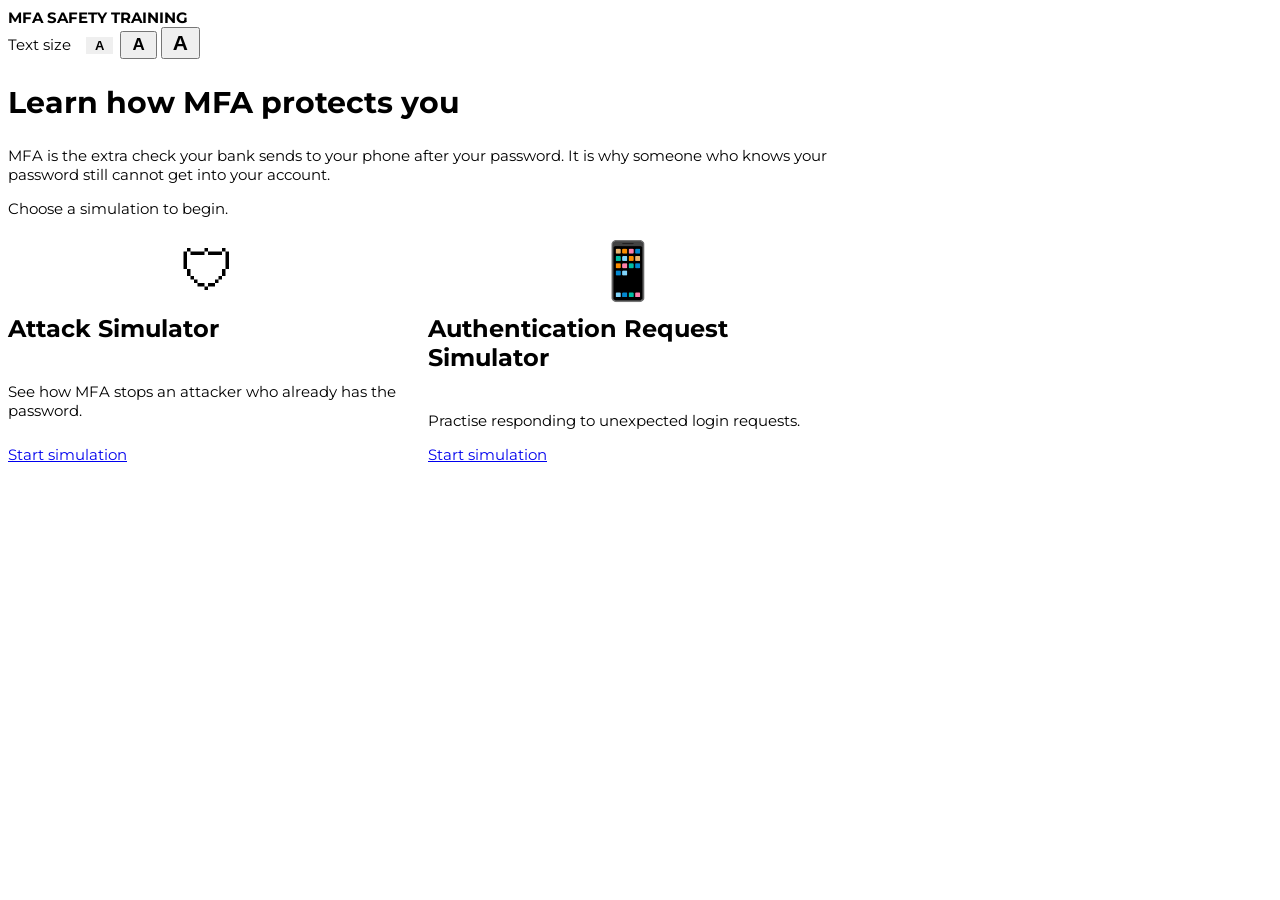
==== index.html @ 94b2c4c2 "rename homepage to index" ====
<!DOCTYPE html>
<html lang="en">
  <head>
    <meta charset="UTF-8">
    <meta name="viewport" content="width=device-width, initial-scale=1.0">
    <meta http-equiv="X-UA-Compatible" content="ie=edge">
    <title>MFA Safety Training</title>
    <link rel="stylesheet" href="w3.css">
    <link rel="stylesheet" href="style.css">
  </head>
  <body class="w3-light-grey">
    <div class="w3-bar w3-black w3-card">
      <span class="w3-bar-item w3-wide"><b>MFA SAFETY TRAINING</b></span>

      <div class="w3-bar-item w3-right text-size">
        <span>Text size</span>
        <button type="button" class="w3-button w3-white" data-text-scale="1"
                aria-pressed="true" aria-label="Normal text">A</button>
        <button type="button" class="w3-button w3-white" data-text-scale="1.25"
                aria-pressed="false" aria-label="Large text">A</button>
        <button type="button" class="w3-button w3-white" data-text-scale="1.5"
                aria-pressed="false" aria-label="Extra large text">A</button>
      </div>
    </div>

    <div class="w3-content w3-container w3-padding-32" style="max-width:820px">
      <h2><b>Learn how MFA protects you</b></h2>

      <p>
        MFA is the extra check your bank sends to your phone after your password. It is why
        someone who knows your password still cannot get into your account.
      </p>

      <p>Choose a simulation to begin.</p>

      <div class="sim-cards">
        <div class="sim-card w3-card w3-white w3-padding-large">
          <p class="sim-icon" aria-hidden="true">&#128737;</p>

          <h3><b>Attack Simulator</b></h3>
          <p>See how MFA stops an attacker who already has the password.</p>

          <a class="w3-button w3-black w3-block" href="attack-info.html">
            Start simulation
          </a>
        </div>

        <div class="sim-card w3-card w3-white w3-padding-large">
          <p class="sim-icon" aria-hidden="true">&#128241;</p>

          <h3><b>Authentication Request Simulator</b></h3>
          <p>Practise responding to unexpected login requests.</p>

          <a class="w3-button w3-black w3-block" href="mfa-info.html">
            Start simulation
          </a>
        </div>
      </div>
    </div>

    <script src="accessibility.js"></script>
  </body>
</html>
---- style.css ----
@font-face {
  font-family: "Montserrat";
  font-style: normal;
  font-weight: 400 700;
  font-display: swap;
  src: url(montserrat-latin.woff2) format("woff2");
}

body, h1, h2, h3, h4, h5, h6 {
  font-family: "Montserrat", sans-serif;
}

.laptop,
.smartphone {
  box-sizing: content-box;
}

.sim-cards {
  display: flex;
  gap: 20px;
  flex-wrap: wrap;
  margin-top: 24px;
}

.sim-card {
  display: flex;
  flex-direction: column;
  flex: 1 1 280px;
}

.sim-card h3 {
  margin-top: 0;
}

.sim-card .w3-button {
  margin-top: auto;
}

.sim-icon {
  margin: 0 0 16px;
  font-size: 56px;
  line-height: 1;
  text-align: center;
}

.tutorial-steps {
  padding-left: 20px;
}

.tutorial-steps li {
  margin-bottom: 12px;
}

.leaked-creds {
  display: flex;
  gap: 40px;
  flex-wrap: wrap;
}

.leaked-creds dd {
  margin: 2px 0 0;
  font-weight: bold;
}

.browser {
  display: flex;
  flex-direction: column;
  height: 100%;
  font-family: system-ui, -apple-system, "Segoe UI", sans-serif;
  font-size: calc(28px * var(--text-scale));
}

.browser-bar {
  display: flex;
  align-items: center;
  gap: 16px;
  padding: 0 32px;
  height: 84px;
  background-color: #e4e7ec;
}

.browser-bar .dot {
  width: 24px;
  height: 24px;
  border-radius: 50%;
  background-color: #c2c7d0;
}

.browser-bar .url-bar {
  flex: 1;
  margin-left: 24px;
  padding: 14px 28px;
  font-size: .857em;
  color: #5f6368;
  background-color: white;
  border-radius: 999px;
}

.browser-page {
  flex: 1;
  overflow-y: auto;
  background-color: #f2f5f9;
}

.bank-header {
  padding: 28px 56px;
  font-size: 1.214em;
  font-weight: 700;
  letter-spacing: .02em;
  color: white;
  background-color: #0a4d8c;
}

.login-card {
  box-sizing: border-box;
  width: 22.86em;
  max-width: 100%;
  margin: 32px auto;
  padding: 40px;
  background-color: white;
  border-radius: 12px;
  box-shadow: 0 4px 20px rgba(0, 0, 0, .1);
}

.login-card h1 {
  margin: 0 0 28px;
  font-family: inherit;
  font-size: 1.429em;
  font-weight: bold;
}

.login-card label {
  display: block;
  margin-bottom: 10px;
  font-size: .857em;
  color: #5a6472;
}

.login-card input {
  box-sizing: border-box;
  width: 100%;
  margin-bottom: 24px;
  padding: 16px 20px;
  font: inherit;
  border: 2px solid #cfd5df;
  border-radius: 8px;
}

.login-card input:focus {
  border-color: #0a4d8c;
}

.login-card button {
  width: 100%;
  padding: 18px;
  font: inherit;
  cursor: pointer;
  color: white;
  background-color: #0a4d8c;
  border: none;
  border-radius: 8px;
}

.login-card button:hover {
  background-color: #0c5ca6;
}

.login-card .fine-print {
  margin: 20px 0 0;
  font-size: .786em;
  text-align: center;
  color: #0a4d8c;
}

[hidden] {
  display: none !important;
}

:focus-visible {
  outline: 3px solid #0a4d8c;
  outline-offset: 2px;
}

.laptop :focus-visible {
  outline-width: 5px;
}

.form-error {
  margin: 24px 0 0;
  color: #a3341f;
}

.attack-extra {
  margin-top: 32px;
  padding-top: 28px;
  border-top: 2px solid #cfd5df;
}

.account-owner {
  margin: 0;
  font-size: .786em;
  color: #5a6472;
}

.account-number {
  margin: 0 0 24px;
  font-size: .857em;
  color: #5a6472;
}

.account-balance {
  margin: 0 0 32px;
  font-size: 2em;
  font-weight: bold;
}

.account-actions {
  display: flex;
  gap: 16px;
}

.account-actions button {
  flex: 1;
  padding: 18px;
  font: inherit;
  cursor: pointer;
  color: white;
  background-color: #0a4d8c;
  border: none;
  border-radius: 8px;
}

.account-actions button:hover {
  background-color: #0c5ca6;
}

.account-done {
  margin: 24px 0 0;
  color: #a3341f;
}

.form-note {
  margin: 0 0 32px;
  color: #5a6472;
}

.wait-status {
  margin: 0 0 28px;
  color: #5a6472;
}

.match-number {
  padding: 20px;
  text-align: center;
  border: 2px solid #cfd5df;
}

.match-label {
  margin: 0;
  font-size: .714em;
  letter-spacing: .06em;
  text-transform: uppercase;
  color: #5a6472;
}

.match-value {
  margin: 8px 0 0;
  font-size: 2em;
  font-weight: bold;
}

.phone {
  display: flex;
  flex-direction: column;
  height: 100%;
  font-family: system-ui, -apple-system, "Segoe UI", sans-serif;
  font-size: 20px;
}

.phone-status {
  display: flex;
  justify-content: space-between;
  padding: 10px 18px;
  font-size: .8em;
  color: #5a6472;
}

.phone-screen {
  display: flex;
  flex-direction: column;
  flex: 1;
}

.phone-idle {
  display: flex;
  flex-direction: column;
  align-items: center;
  justify-content: center;
  flex: 1;
  color: #5a6472;
}

.phone-idle p {
  margin: 0;
}

.phone-idle .phone-clock {
  margin-bottom: 6px;
  font-size: 2.8em;
  font-weight: 200;
  color: #3a4250;
}

.phone-sms {
  display: flex;
  flex-direction: column;
  flex: 1;
}

.sms-header {
  padding: 14px 18px;
  font-weight: 700;
  text-align: center;
  border-bottom: 1px solid #dfe3ea;
}

.sms-thread {
  flex: 1;
  padding: 16px;
  background-color: #f4f5f7;
}

.sms-bubble {
  padding: 14px 16px;
  background-color: white;
  border-radius: 18px;
  box-shadow: 0 1px 3px rgba(0, 0, 0, .12);
}

.sms-bubble p {
  margin: 0;
  line-height: 1.4;
}

.sms-bubble #sms-code {
  font-weight: 700;
  letter-spacing: .08em;
}

.sms-time {
  display: block;
  margin-top: 8px;
  font-size: .75em;
  color: #5a6472;
}

.phone-footnote {
  margin: 20px 0 0;
  padding: 0 4px;
  font-size: .75em;
  line-height: 1.4;
  text-align: center;
  color: #5a6472;
}

.phone-app,
.phone-push {
  display: flex;
  flex-direction: column;
  flex: 1;
  padding: 16px;
  overflow-y: auto;
  background-color: #f4f5f7;
}

.sms-thread {
  overflow-y: auto;
}

.app-card {
  padding: 16px;
  background-color: white;
  border-radius: 14px;
}

.app-name {
  margin: 0;
  font-size: .75em;
  color: #5a6472;
}

.app-code {
  margin: 8px 0 0;
  font-size: 2em;
  font-weight: bold;
  letter-spacing: .06em;
}

.app-countdown {
  height: 6px;
  margin-top: 12px;
  background-color: #dfe3ea;
}

.app-countdown span {
  display: block;
  height: 100%;
  background-color: #0a4d8c;
}

.app-note {
  margin: 10px 0 0;
  font-size: .75em;
  color: #5a6472;
}

.push-card {
  padding: 16px;
  background-color: white;
  border-radius: 14px;
}

.push-from {
  display: flex;
  justify-content: space-between;
  margin: 0;
  font-size: .75em;
  font-weight: bold;
}

.push-from span {
  font-weight: normal;
  color: #5a6472;
}

.push-title {
  margin: 10px 0 0;
  font-weight: bold;
}

.push-sub {
  margin: 4px 0 0;
  font-size: .8em;
  color: #5a6472;
}

.push-count {
  margin: 0 0 10px;
  padding: 6px 10px;
  font-size: .75em;
  font-weight: bold;
  text-align: center;
  color: #a3341f;
  background-color: #fdecea;
}

.number-choices {
  display: flex;
  gap: 8px;
  margin-top: 14px;
}

.number-choices button {
  flex: 1;
  min-height: 60px;
  font: inherit;
  font-size: 1.2em;
  font-weight: bold;
  cursor: pointer;
}

.push-facts {
  margin: 0;
  padding: 0;
  list-style: none;
  font-size: .75em;
}

.push-facts li {
  margin-bottom: 5px;
  padding: 5px 8px;
  background-color: #f2f4f8;
}

.push-facts .push-warn {
  color: #a3341f;
  background-color: #fdecea;
}

.push-actions {
  display: flex;
  gap: 8px;
  margin-top: 14px;
}

.push-actions button {
  flex: 1;
  min-height: 60px;
  padding: 14px 6px;
  font: inherit;
  font-size: .85em;
  cursor: pointer;
}

/* The two devices side by side */
.stage {
  display: flex;
  gap: 56px;
  justify-content: center;
  align-items: flex-start;
  flex-wrap: wrap;
  padding: 40px 24px;
}

.device {
  display: flex;
  flex-direction: column;
  gap: 10px;
}

.device-label {
  margin: 0;
}

.steps {
  display: flex;
  align-items: center;
  gap: 6px;
  margin: 0;
}

.step-bar {
  width: 30px;
  height: 5px;
  background-color: #c2c7d0;
}

.step-bar.on {
  background-color: #000;
}

.step-label {
  margin-left: 10px;
}

.outcome {
  max-width: calc(1414px * var(--laptop-scale));
  margin-top: 24px;
}

.remember {
  margin-top: 20px;
}

.remember .remember-label {
  margin: 0 0 6px;
  font-size: 13px;
}

.remember #outcome-lesson {
  margin: 0;
  font-weight: bold;
}

:root {
  --laptop-scale: .8;
  --phone-scale: calc(.8 * min(var(--text-scale), 1.25));
  --text-scale: 1;
}

body {
  font-size: calc(15px * var(--text-scale));
}

.w3-content h2 {
  font-size: calc(30px * var(--text-scale));
}

.w3-content h3,
.outcome h3 {
  font-size: calc(24px * var(--text-scale));
}

.w3-content .w3-button,
.outcome .w3-button {
  font-size: calc(15px * var(--text-scale));
}

.text-size {
  padding: 0;
}

.text-size span {
  margin-right: 8px;
}

.text-size button {
  padding: 2px 10px;
  font-weight: bold;
}

.text-size button[data-text-scale="1"] {
  font-size: 13px;
}

.text-size button[data-text-scale="1.25"] {
  font-size: 17px;
}

.text-size button[data-text-scale="1.5"] {
  font-size: 21px;
}

.text-size button[aria-pressed="true"] {
  outline: 3px solid white;
  outline-offset: -3px;
}

.device-frame--laptop {
  width: calc(1414px * var(--laptop-scale));
  height: calc(904px * var(--laptop-scale));
}

.device-frame--phone {
  width: calc(392px * var(--phone-scale));
  height: calc(760px * var(--phone-scale) + 48px);
}

.phone-dock {
  position: fixed;
  right: 28px;
  bottom: 0;
  z-index: 20;
  width: calc(392px * var(--phone-scale));
  transform: translateY(calc(100% - 52px));
  transition: transform .35s ease;
}

.phone-dock.up {
  transform: translateY(0);
}

.phone-toggle {
  min-height: 52px;
  white-space: normal;
}

@media (prefers-reduced-motion: reduce) {
  .phone-dock {
    transition: none;
  }
}

/*
* From https://www.w3schools.com/HOWTO/howto_css_devices.asp
*/

/* The device with borders */
.smartphone {
  position: relative;
  width: 360px;
  height: 640px;
  margin: 0;
  border: 16px black solid;
  border-top-width: 60px;
  border-bottom-width: 60px;
  border-radius: 36px;
  -webkit-transform-origin: 0 0;
  transform-origin: 0 0;
  -webkit-transform: scale(var(--phone-scale));
  transform: scale(var(--phone-scale));
}

/* The horizontal line on the top of the device */
.smartphone:before {
  content: '';
  display: block;
  width: 60px;
  height: 5px;
  position: absolute;
  top: -30px;
  left: 50%;
  transform: translate(-50%, -50%);
  background: #333;
  border-radius: 10px;
}

/* The circle on the bottom of the device */
.smartphone:after {
  content: '';
  display: block;
  width: 35px;
  height: 35px;
  position: absolute;
  left: 50%;
  bottom: -65px;
  transform: translate(-50%, -50%);
  background: #333;
  border-radius: 50%;
}

/* The screen (or content) of the device */
.smartphone .content {
  width: 360px;
  height: 640px;
  background: white;
}

/* The laptop with borders */
.laptop {
  -webkit-transform-origin: 0 0;
  transform-origin: 0 0;
  -webkit-transform: scale(var(--laptop-scale));
  transform: scale(var(--laptop-scale));
  position: relative;
  width: 1366px;
  height: 800px;
  border-radius: 6px;
  border-style: solid;
  border-color: black;
  border-width: 24px 24px 80px;
  background-color: black;
}

/* The screen (or content) of the device */
.laptop .content {
  width: 1366px;
  height: 800px;
  overflow: hidden;
  border: none;
  background-color: white;
}

/*
* End of code from https://www.w3schools.com/HOWTO/howto_css_devices.asp
*/
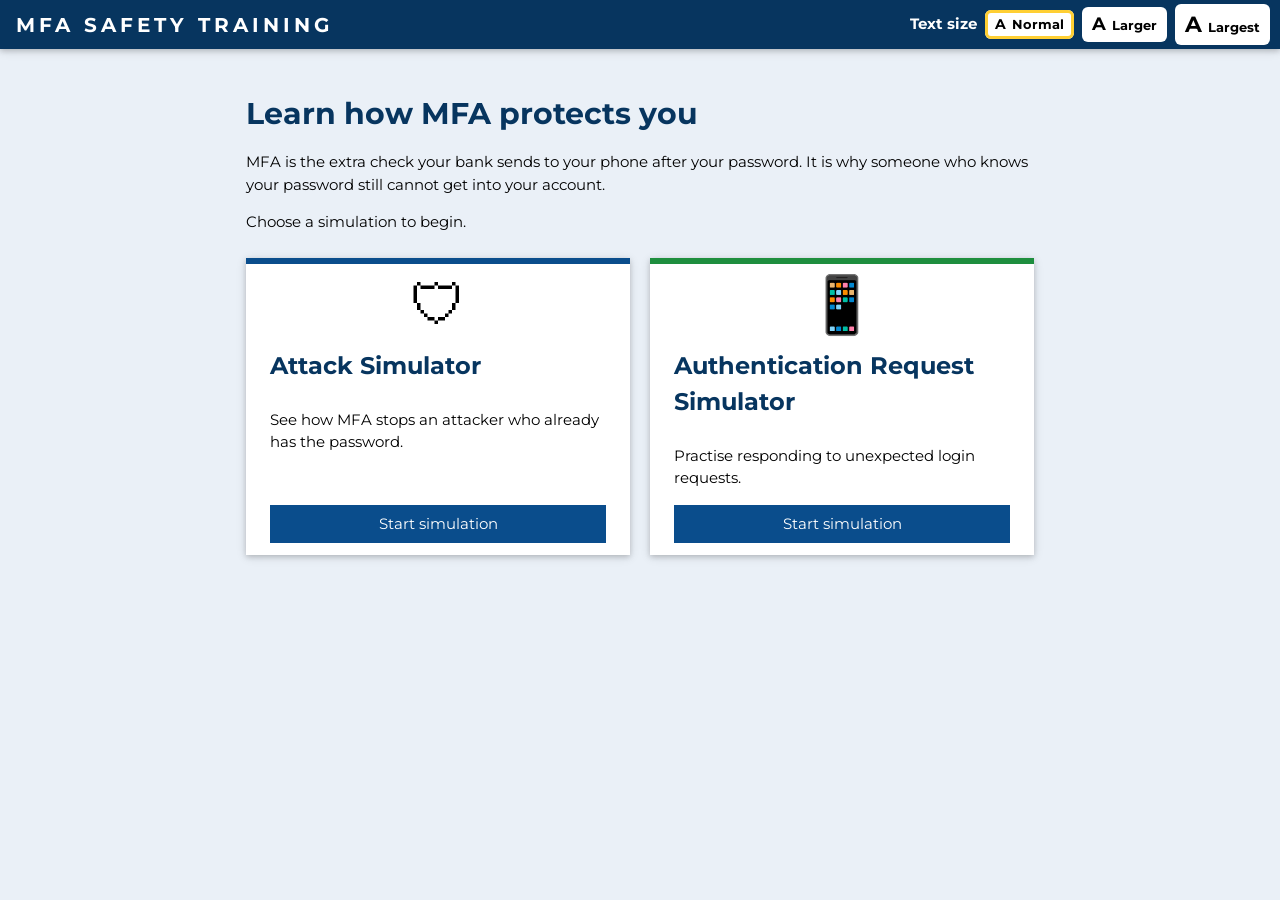
==== commit a562c0c9: "rework the auth request sim and clarify the text size control The attacker device is gone. The user " ====
--- a/index.html
+++ b/index.html
@@ -13,13 +13,22 @@
       <span class="w3-bar-item w3-wide"><b>MFA SAFETY TRAINING</b></span>
 
       <div class="w3-bar-item w3-right text-size">
-        <span>Text size</span>
+        <span class="text-size-label">Text size</span>
         <button type="button" class="w3-button w3-white" data-text-scale="1"
-                aria-pressed="true" aria-label="Normal text">A</button>
+                aria-pressed="true" aria-label="Normal text size">
+          <span class="text-size-letter" aria-hidden="true">A</span>
+          <span class="text-size-name">Normal</span>
+        </button>
         <button type="button" class="w3-button w3-white" data-text-scale="1.25"
-                aria-pressed="false" aria-label="Large text">A</button>
+                aria-pressed="false" aria-label="Larger text size">
+          <span class="text-size-letter" aria-hidden="true">A</span>
+          <span class="text-size-name">Larger</span>
+        </button>
         <button type="button" class="w3-button w3-white" data-text-scale="1.5"
-                aria-pressed="false" aria-label="Extra large text">A</button>
+                aria-pressed="false" aria-label="Largest text size">
+          <span class="text-size-letter" aria-hidden="true">A</span>
+          <span class="text-size-name">Largest</span>
+        </button>
       </div>
     </div>
 
--- a/style.css
+++ b/style.css
@@ -26,6 +26,11 @@
   display: flex;
   flex-direction: column;
   flex: 1 1 280px;
+  border-top: 6px solid var(--accent);
+}
+
+.sim-card:nth-child(2) {
+  border-top-color: var(--good);
 }
 
 .sim-card h3 {
@@ -49,6 +54,11 @@
 
 .tutorial-steps li {
   margin-bottom: 12px;
+}
+
+.tutorial-steps li::marker {
+  color: var(--accent);
+  font-weight: 700;
 }
 
 .leaked-creds {
@@ -536,7 +546,7 @@
 }
 
 .step-bar.on {
-  background-color: #000;
+  background-color: var(--accent);
 }
 
 .step-label {
@@ -566,10 +576,37 @@
   --laptop-scale: .8;
   --phone-scale: calc(.8 * min(var(--text-scale), 1.25));
   --text-scale: 1;
+  --ink: #15233a;
+  --accent: #0a4d8c;
+  --accent-dark: #07355f;
+  --good: #1e8e3e;
+  --bad: #c0392b;
+  --page: #eaf0f7;
 }
 
 body {
   font-size: calc(15px * var(--text-scale));
+  color: var(--ink);
+}
+
+body.w3-light-grey {
+  background-color: var(--page) !important;
+}
+
+.w3-leftbar.w3-border-black {
+  border-left-color: var(--accent) !important;
+}
+
+.w3-button.w3-black {
+  background-color: var(--accent) !important;
+}
+
+.w3-button.w3-black:hover {
+  background-color: var(--accent-dark) !important;
+}
+
+h2, h3 {
+  color: var(--accent-dark);
 }
 
 .w3-content h2 {
@@ -581,38 +618,65 @@
   font-size: calc(24px * var(--text-scale));
 }
 
+.outcome h3 {
+  color: inherit;
+}
+
 .w3-content .w3-button,
 .outcome .w3-button {
   font-size: calc(15px * var(--text-scale));
 }
 
-.text-size {
-  padding: 0;
-}
-
-.text-size span {
-  margin-right: 8px;
+.w3-bar.w3-black {
+  background-color: var(--accent-dark) !important;
+  display: flex;
+  align-items: center;
+  flex-wrap: wrap;
+}
+
+.w3-bar.w3-black .w3-bar-item:first-child {
+  font-size: calc(20px * var(--text-scale));
+}
+
+.w3-bar .text-size {
+  margin-left: auto;
+  display: flex;
+  align-items: center;
+  gap: 8px;
+  padding: 4px 10px;
+}
+
+.text-size-label {
+  font-weight: 700;
 }
 
 .text-size button {
-  padding: 2px 10px;
-  font-weight: bold;
-}
-
-.text-size button[data-text-scale="1"] {
+  display: flex;
+  align-items: baseline;
+  gap: 6px;
+  padding: 4px 10px;
+  font-weight: 700;
+  border-radius: 6px;
+}
+
+.text-size-name {
   font-size: 13px;
 }
 
-.text-size button[data-text-scale="1.25"] {
-  font-size: 17px;
-}
-
-.text-size button[data-text-scale="1.5"] {
-  font-size: 21px;
+.text-size button[data-text-scale="1"] .text-size-letter {
+  font-size: 14px;
+}
+
+.text-size button[data-text-scale="1.25"] .text-size-letter {
+  font-size: 18px;
+}
+
+.text-size button[data-text-scale="1.5"] .text-size-letter {
+  font-size: 22px;
 }
 
 .text-size button[aria-pressed="true"] {
-  outline: 3px solid white;
+  outline: 3px solid #ffcf33;
   outline-offset: -3px;
 }
 
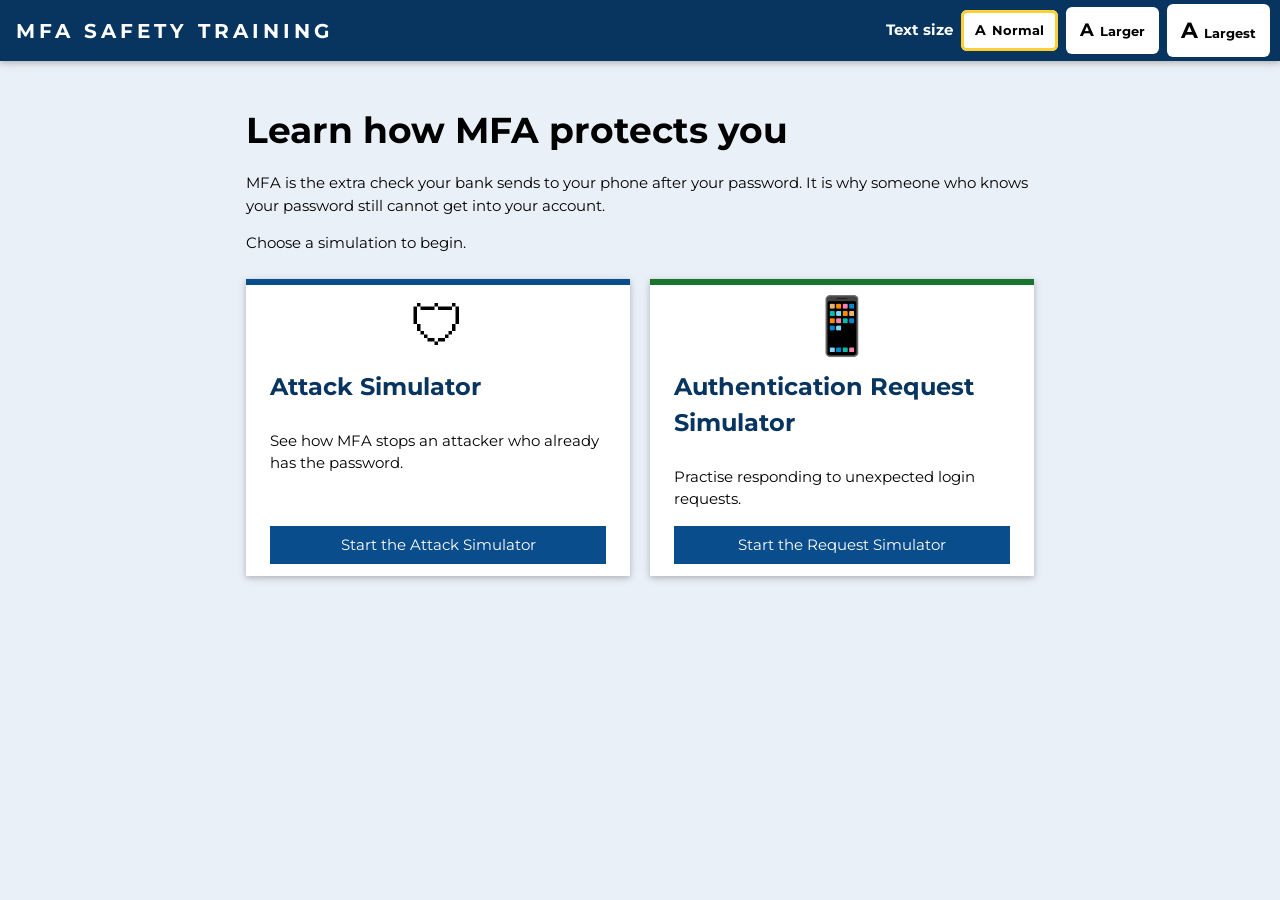
==== commit c12936ae: "accessibility pass, and teach the attack that actually works The keyboard hole: the phone dock is pa" ====
--- a/index.html
+++ b/index.html
@@ -7,9 +7,18 @@
     <title>MFA Safety Training</title>
     <link rel="stylesheet" href="w3.css">
     <link rel="stylesheet" href="style.css">
+    <meta name="description" content="Two hands-on simulators that show how multi-factor authentication stops someone who already has your password.">
+    <script>
+      try {
+        var saved = localStorage.getItem("mfa-text-scale");
+        if (saved) document.documentElement.style.setProperty("--text-scale", saved);
+      } catch (e) {}
+    </script>
   </head>
   <body class="w3-light-grey">
-    <div class="w3-bar w3-black w3-card">
+    <a class="skip-link" href="#main">Skip to the simulators</a>
+
+    <header class="w3-bar w3-black w3-card">
       <span class="w3-bar-item w3-wide"><b>MFA SAFETY TRAINING</b></span>
 
       <div class="w3-bar-item w3-right text-size">
@@ -30,10 +39,10 @@
           <span class="text-size-name">Largest</span>
         </button>
       </div>
-    </div>
+    </header>
 
-    <div class="w3-content w3-container w3-padding-32" style="max-width:820px">
-      <h2><b>Learn how MFA protects you</b></h2>
+    <main id="main" class="w3-content w3-container w3-padding-32" style="max-width:820px">
+      <h1><b>Learn how MFA protects you</b></h1>
 
       <p>
         MFA is the extra check your bank sends to your phone after your password. It is why
@@ -50,7 +59,7 @@
           <p>See how MFA stops an attacker who already has the password.</p>
 
           <a class="w3-button w3-black w3-block" href="attack-info.html">
-            Start simulation
+            Start the Attack Simulator
           </a>
         </div>
 
@@ -61,11 +70,12 @@
           <p>Practise responding to unexpected login requests.</p>
 
           <a class="w3-button w3-black w3-block" href="mfa-info.html">
-            Start simulation
+            Start the Request Simulator
           </a>
         </div>
       </div>
-    </div>
+
+    </main>
 
     <script src="accessibility.js"></script>
   </body>
--- a/style.css
+++ b/style.css
@@ -13,6 +13,35 @@
 .laptop,
 .smartphone {
   box-sizing: content-box;
+}
+
+.skip-link {
+  position: absolute;
+  left: -9999px;
+  top: 0;
+  z-index: 50;
+  padding: 12px 20px;
+  background: #fff;
+  color: var(--accent-dark);
+  font-weight: 700;
+}
+
+.skip-link:focus {
+  left: 0;
+}
+
+.picker-label {
+  margin: 24px 0 0;
+  font-size: calc(20px * var(--text-scale));
+}
+
+.mfa-picker button[aria-pressed="true"] {
+  box-shadow: inset 0 0 0 3px var(--accent-dark);
+}
+
+.mfa-picker button[aria-pressed="true"]::before {
+  content: "\2713\00a0";
+  font-weight: 700;
 }
 
 .sim-cards {
@@ -132,7 +161,8 @@
   box-shadow: 0 4px 20px rgba(0, 0, 0, .1);
 }
 
-.login-card h1 {
+.login-card h1,
+.login-card h2 {
   margin: 0 0 28px;
   font-family: inherit;
   font-size: 1.429em;
@@ -187,8 +217,9 @@
 }
 
 :focus-visible {
-  outline: 3px solid #0a4d8c;
+  outline: 3px solid var(--accent-dark);
   outline-offset: 2px;
+  box-shadow: 0 0 0 2px #fff;
 }
 
 .laptop :focus-visible {
@@ -574,12 +605,12 @@
 
 :root {
   --laptop-scale: .8;
-  --phone-scale: calc(.8 * min(var(--text-scale), 1.25));
+  --phone-scale: min(calc(.8 * var(--text-scale)), calc((100vw - 56px) / 392), calc((100vh - 110px) / 808));
   --text-scale: 1;
   --ink: #15233a;
   --accent: #0a4d8c;
   --accent-dark: #07355f;
-  --good: #1e8e3e;
+  --good: #19742f;
   --bad: #c0392b;
   --page: #eaf0f7;
 }
@@ -589,6 +620,10 @@
   color: var(--ink);
 }
 
+body:has(.phone-dock) {
+  padding-bottom: 64px;
+}
+
 body.w3-light-grey {
   background-color: var(--page) !important;
 }
@@ -654,7 +689,7 @@
   display: flex;
   align-items: baseline;
   gap: 6px;
-  padding: 4px 10px;
+  padding: 10px 14px;
   font-weight: 700;
   border-radius: 6px;
 }
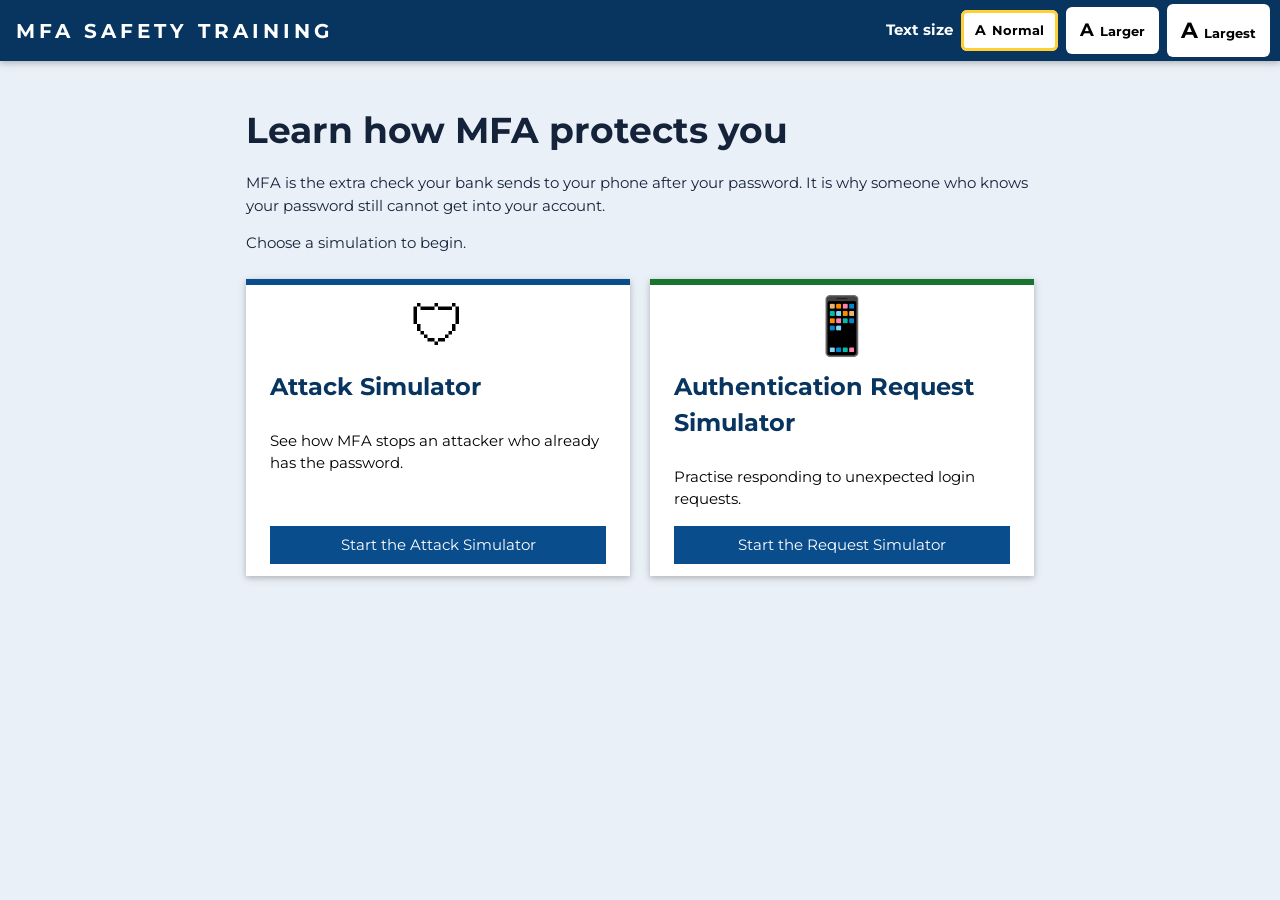
==== commit 02f691a8: "split the shared chrome out of the two simulators The two simulators grew on separate branches and w" ====
--- a/index.html
+++ b/index.html
@@ -3,42 +3,19 @@
   <head>
     <meta charset="UTF-8">
     <meta name="viewport" content="width=device-width, initial-scale=1.0">
-    <meta http-equiv="X-UA-Compatible" content="ie=edge">
     <title>MFA Safety Training</title>
     <link rel="stylesheet" href="w3.css">
-    <link rel="stylesheet" href="style.css">
+    <link rel="stylesheet" href="base.css">
     <meta name="description" content="Two hands-on simulators that show how multi-factor authentication stops someone who already has your password.">
-    <script>
-      try {
-        var saved = localStorage.getItem("mfa-text-scale");
-        if (saved) document.documentElement.style.setProperty("--text-scale", saved);
-      } catch (e) {}
-    </script>
+    <script src="accessibility.js"></script>
   </head>
-  <body class="w3-light-grey">
+  <body>
     <a class="skip-link" href="#main">Skip to the simulators</a>
 
     <header class="w3-bar w3-black w3-card">
       <span class="w3-bar-item w3-wide"><b>MFA SAFETY TRAINING</b></span>
 
-      <div class="w3-bar-item w3-right text-size">
-        <span class="text-size-label">Text size</span>
-        <button type="button" class="w3-button w3-white" data-text-scale="1"
-                aria-pressed="true" aria-label="Normal text size">
-          <span class="text-size-letter" aria-hidden="true">A</span>
-          <span class="text-size-name">Normal</span>
-        </button>
-        <button type="button" class="w3-button w3-white" data-text-scale="1.25"
-                aria-pressed="false" aria-label="Larger text size">
-          <span class="text-size-letter" aria-hidden="true">A</span>
-          <span class="text-size-name">Larger</span>
-        </button>
-        <button type="button" class="w3-button w3-white" data-text-scale="1.5"
-                aria-pressed="false" aria-label="Largest text size">
-          <span class="text-size-letter" aria-hidden="true">A</span>
-          <span class="text-size-name">Largest</span>
-        </button>
-      </div>
+      <div class="w3-bar-item w3-right text-size" data-text-size></div>
     </header>
 
     <main id="main" class="w3-content w3-container w3-padding-32" style="max-width:820px">
@@ -77,6 +54,5 @@
 
     </main>
 
-    <script src="accessibility.js"></script>
   </body>
 </html>
--- a/base.css
+++ b/base.css
@@ -0,0 +1,183 @@
+@font-face {
+  font-family: "Montserrat";
+  font-style: normal;
+  font-weight: 400 700;
+  font-display: swap;
+  src: url(montserrat-latin.woff2) format("woff2");
+}
+
+:root {
+  --text-scale: 1;
+  --ink: #15233a;
+  --accent: #0a4d8c;
+  --accent-dark: #07355f;
+  --surface: #ffffff;
+  --page: #eaf0f7;
+  --good: #19742f;
+  --bad: #c0392b;
+  --warn: #7a5f00;
+}
+
+body, h1, h2, h3, h4, h5, h6 {
+  font-family: "Montserrat", sans-serif;
+}
+
+body {
+  margin: 0;
+  font-size: calc(15px * var(--text-scale));
+  color: var(--ink);
+  background-color: var(--page);
+}
+
+[hidden],
+.hidden {
+  display: none !important;
+}
+
+:focus-visible {
+  outline: 3px solid var(--accent-dark);
+  outline-offset: 2px;
+  box-shadow: 0 0 0 2px #fff;
+}
+
+.skip-link {
+  position: absolute;
+  left: -9999px;
+  top: 0;
+  z-index: 50;
+  padding: 12px 20px;
+  background: var(--surface);
+  color: var(--accent-dark);
+  font-weight: 700;
+}
+
+.skip-link:focus {
+  left: 0;
+}
+
+.w3-bar.w3-black {
+  background-color: var(--accent-dark) !important;
+  display: flex;
+  align-items: center;
+  flex-wrap: wrap;
+}
+
+.w3-bar.w3-black .w3-bar-item:first-child {
+  font-size: calc(20px * var(--text-scale));
+}
+
+.w3-bar .text-size {
+  margin-left: auto;
+  display: flex;
+  align-items: center;
+  gap: 8px;
+  padding: 4px 10px;
+}
+
+.text-size-label {
+  font-weight: 700;
+}
+
+.text-size button {
+  display: flex;
+  align-items: baseline;
+  gap: 6px;
+  padding: 10px 14px;
+  font-weight: 700;
+  border-radius: 6px;
+}
+
+.text-size-name {
+  font-size: 13px;
+}
+
+.text-size button[data-text-scale="1"] .text-size-letter {
+  font-size: 14px;
+}
+
+.text-size button[data-text-scale="1.25"] .text-size-letter {
+  font-size: 18px;
+}
+
+.text-size button[data-text-scale="1.5"] .text-size-letter {
+  font-size: 22px;
+}
+
+.text-size button[aria-pressed="true"] {
+  outline: 3px solid #ffcf33;
+  outline-offset: -3px;
+}
+
+h2, h3 {
+  color: var(--accent-dark);
+}
+
+.w3-content h2 {
+  font-size: calc(30px * var(--text-scale));
+}
+
+.w3-content h3 {
+  font-size: calc(24px * var(--text-scale));
+}
+
+.w3-content .w3-button {
+  font-size: calc(15px * var(--text-scale));
+}
+
+.w3-button.w3-black {
+  background-color: var(--accent) !important;
+}
+
+.w3-button.w3-black:hover {
+  background-color: var(--accent-dark) !important;
+}
+
+.w3-leftbar.w3-border-black {
+  border-left-color: var(--accent) !important;
+}
+
+.sim-cards {
+  display: flex;
+  gap: 20px;
+  flex-wrap: wrap;
+  margin-top: 24px;
+}
+
+.sim-card {
+  display: flex;
+  flex-direction: column;
+  flex: 1 1 280px;
+  border-top: 6px solid var(--accent);
+}
+
+.sim-card:nth-child(2) {
+  border-top-color: var(--good);
+}
+
+.sim-card h3 {
+  margin-top: 0;
+}
+
+.sim-card .w3-button {
+  margin-top: auto;
+}
+
+.sim-icon {
+  margin: 0 0 16px;
+  font-size: 56px;
+  line-height: 1;
+  text-align: center;
+}
+
+.tutorial-steps {
+  padding-left: 20px;
+}
+
+.tutorial-steps li {
+  margin-bottom: 12px;
+}
+
+.tutorial-steps li::marker {
+  color: var(--accent);
+  font-weight: 700;
+}
